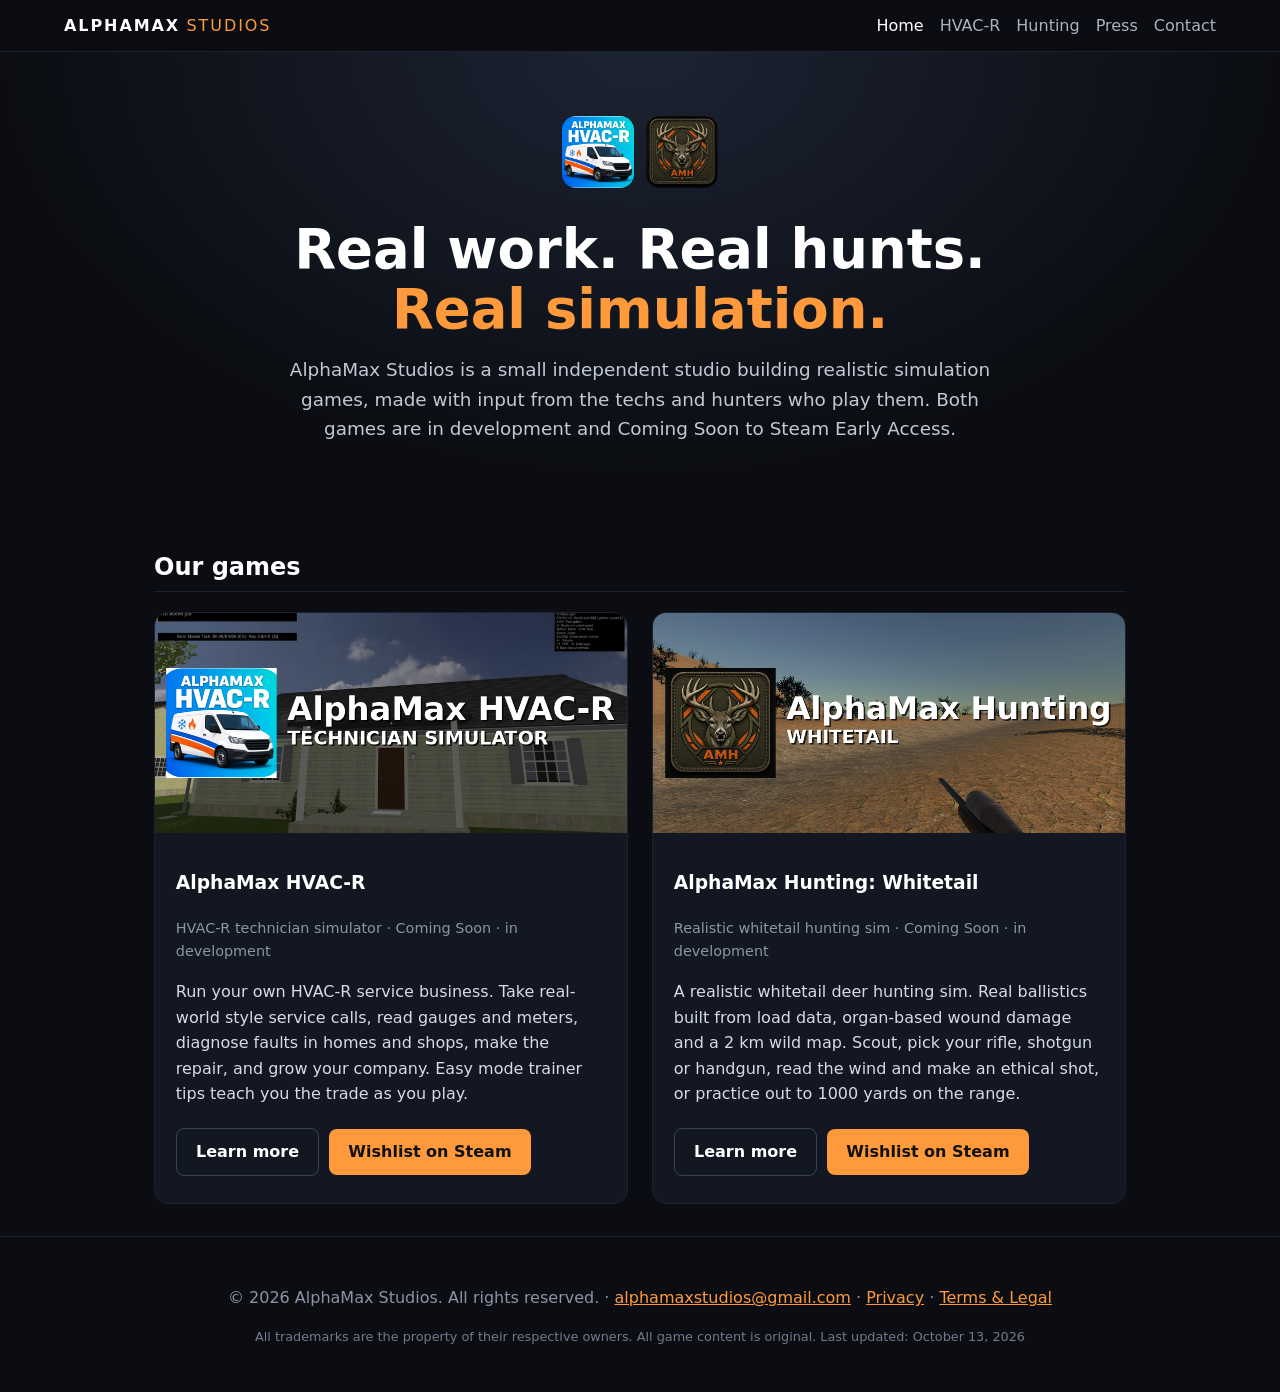
==== index.html @ fc9ae2a7 "AlphaMax Studios site" ====
<!doctype html><html lang="en"><head><meta charset="utf-8"><meta name="viewport" content="width=device-width,initial-scale=1">
<title>Home | AlphaMax Studios</title><meta name="description" content="AlphaMax Studios: indie studio making realistic simulation games."><link rel="stylesheet" href="style.css"><link rel="icon" href="img/hvac_icon.png"></head><body>
<header><a class="brand" href="index.html">ALPHAMAX<span>STUDIOS</span></a><nav><a href="index.html" class=on>Home</a><a href="hvacr.html">HVAC-R</a><a href="hunting.html">Hunting</a><a href="press.html">Press</a><a href="contact.html">Contact</a></nav></header><main><section class="intro"><img src="img/hvac_icon.png" alt=""><img src="img/hunt_icon.png" alt=""><h1>Real work. Real hunts.<br><span>Real simulation.</span></h1><p class="lead">AlphaMax Studios is a small independent studio building realistic simulation games, made with input from the techs and hunters who play them. Both games are in development and Coming Soon to Steam Early Access.</p></section><section class="wrap"><h2>Our games</h2><div class="cards"><article class="card"><a href="hvacr.html"><img src="img/hvacr/header_capsule.png" alt="AlphaMax HVAC-R"></a><div class="pad"><h3>AlphaMax HVAC-R</h3><p class="tag">HVAC-R technician simulator &middot; Coming Soon &middot; in development</p><p>Run your own HVAC-R service business. Take real-world style service calls, read gauges and meters, diagnose faults in homes and shops, make the repair, and grow your company. Easy mode trainer tips teach you the trade as you play.</p><a class="btn ghost" href="hvacr.html">Learn more</a> <a class="btn" href="#steam-coming-soon" title="Steam page coming soon">Wishlist on Steam</a></div></article><article class="card"><a href="hunting.html"><img src="img/hunting/header_capsule.png" alt="AlphaMax Hunting: Whitetail"></a><div class="pad"><h3>AlphaMax Hunting: Whitetail</h3><p class="tag">Realistic whitetail hunting sim &middot; Coming Soon &middot; in development</p><p>A realistic whitetail deer hunting sim. Real ballistics built from load data, organ-based wound damage and a 2 km wild map. Scout, pick your rifle, shotgun or handgun, read the wind and make an ethical shot, or practice out to 1000 yards on the range.</p><a class="btn ghost" href="hunting.html">Learn more</a> <a class="btn" href="#steam-coming-soon" title="Steam page coming soon">Wishlist on Steam</a></div></article></div></section></main>
<footer><p>&copy; 2026 AlphaMax Studios. All rights reserved. &middot; <a href="mailto:alphamaxstudios@gmail.com">alphamaxstudios@gmail.com</a> &middot; <a href="privacy.html">Privacy</a> &middot; <a href="legal.html">Terms &amp; Legal</a></p><p class="small">All trademarks are the property of their respective owners. All game content is original. Last updated: October 13, 2026</p></footer></body></html>
---- style.css ----
*{box-sizing:border-box}body{margin:0;background:#0b0d12;color:#d6dbe4;font:16px/1.6 system-ui,-apple-system,Segoe UI,Roboto,sans-serif}a{color:#ff9a3c}img{max-width:100%;display:block}
header{position:sticky;top:0;z-index:9;display:flex;flex-wrap:wrap;gap:.5rem 1.5rem;align-items:center;justify-content:space-between;padding:.8rem 5vw;background:#0b0d12e6;backdrop-filter:blur(8px);border-bottom:1px solid #1d2230}
.brand{font-weight:900;letter-spacing:.12em;color:#fff;text-decoration:none}.brand span{color:#ff9a3c;margin-left:.4em;font-weight:400}nav{display:flex;flex-wrap:wrap;gap:1rem}nav a{color:#aab2c0;text-decoration:none}nav a.on,nav a:hover{color:#fff}
main{min-height:70vh}.wrap{max-width:1100px;margin:auto;padding:2rem 5vw}h1{font-size:clamp(2rem,5vw,3.4rem);line-height:1.1;color:#fff;margin:.5rem 0}h1 span{color:#ff9a3c}h2{color:#fff;margin-top:2.5rem;border-bottom:1px solid #1d2230;padding-bottom:.3rem}h3,h4{color:#fff}
.intro{text-align:center;padding:4rem 5vw 1rem;background:radial-gradient(ellipse at top,#1c2333,#0b0d12 70%)}.intro img{display:inline-block;width:72px;margin:0 .4rem 1rem;border-radius:14px}.lead{font-size:1.15rem;max-width:720px;margin:1rem auto;color:#c2c9d6}.wrap .lead{margin-left:0}
.btn{display:inline-block;background:#ff9a3c;color:#111;font-weight:700;padding:.65rem 1.2rem;border-radius:8px;text-decoration:none;margin:.3rem .3rem .3rem 0}.btn.ghost{background:none;color:#fff;border:1px solid #3a4256}.btn:hover{filter:brightness(1.1)}
.cards{display:grid;grid-template-columns:repeat(auto-fit,minmax(300px,1fr));gap:1.5rem}.card{background:#131722;border:1px solid #1d2230;border-radius:14px;overflow:hidden}.pad{padding:1rem 1.3rem 1.4rem}.tag{color:#8b95a7;font-size:.9rem;margin:0}
.hero{height:clamp(220px,38vw,440px);background-size:cover;background-position:center;display:flex;align-items:flex-end;justify-content:center}.hero .logo{max-height:70%;max-width:80%}
.grid{display:grid;grid-template-columns:repeat(auto-fill,minmax(240px,1fr));gap:.8rem}.grid img{border-radius:8px;aspect-ratio:16/9;object-fit:cover;width:100%}.logos img{object-fit:contain;background:#131722;padding:1rem}
.cols{display:grid;grid-template-columns:repeat(auto-fit,minmax(280px,1fr));gap:0 2rem}.cols h4{grid-column:auto}table{border-collapse:collapse;width:100%}th,td{text-align:left;padding:.5rem;border-bottom:1px solid #1d2230;vertical-align:top}th{color:#8b95a7;width:35%}
footer{text-align:center;padding:2rem 5vw;border-top:1px solid #1d2230;color:#8b95a7}.small{font-size:.8rem;color:#717b8d}.note{background:#1c2333;border-left:3px solid #ff9a3c;padding:.6rem 1rem;border-radius:6px;color:#c2c9d6}
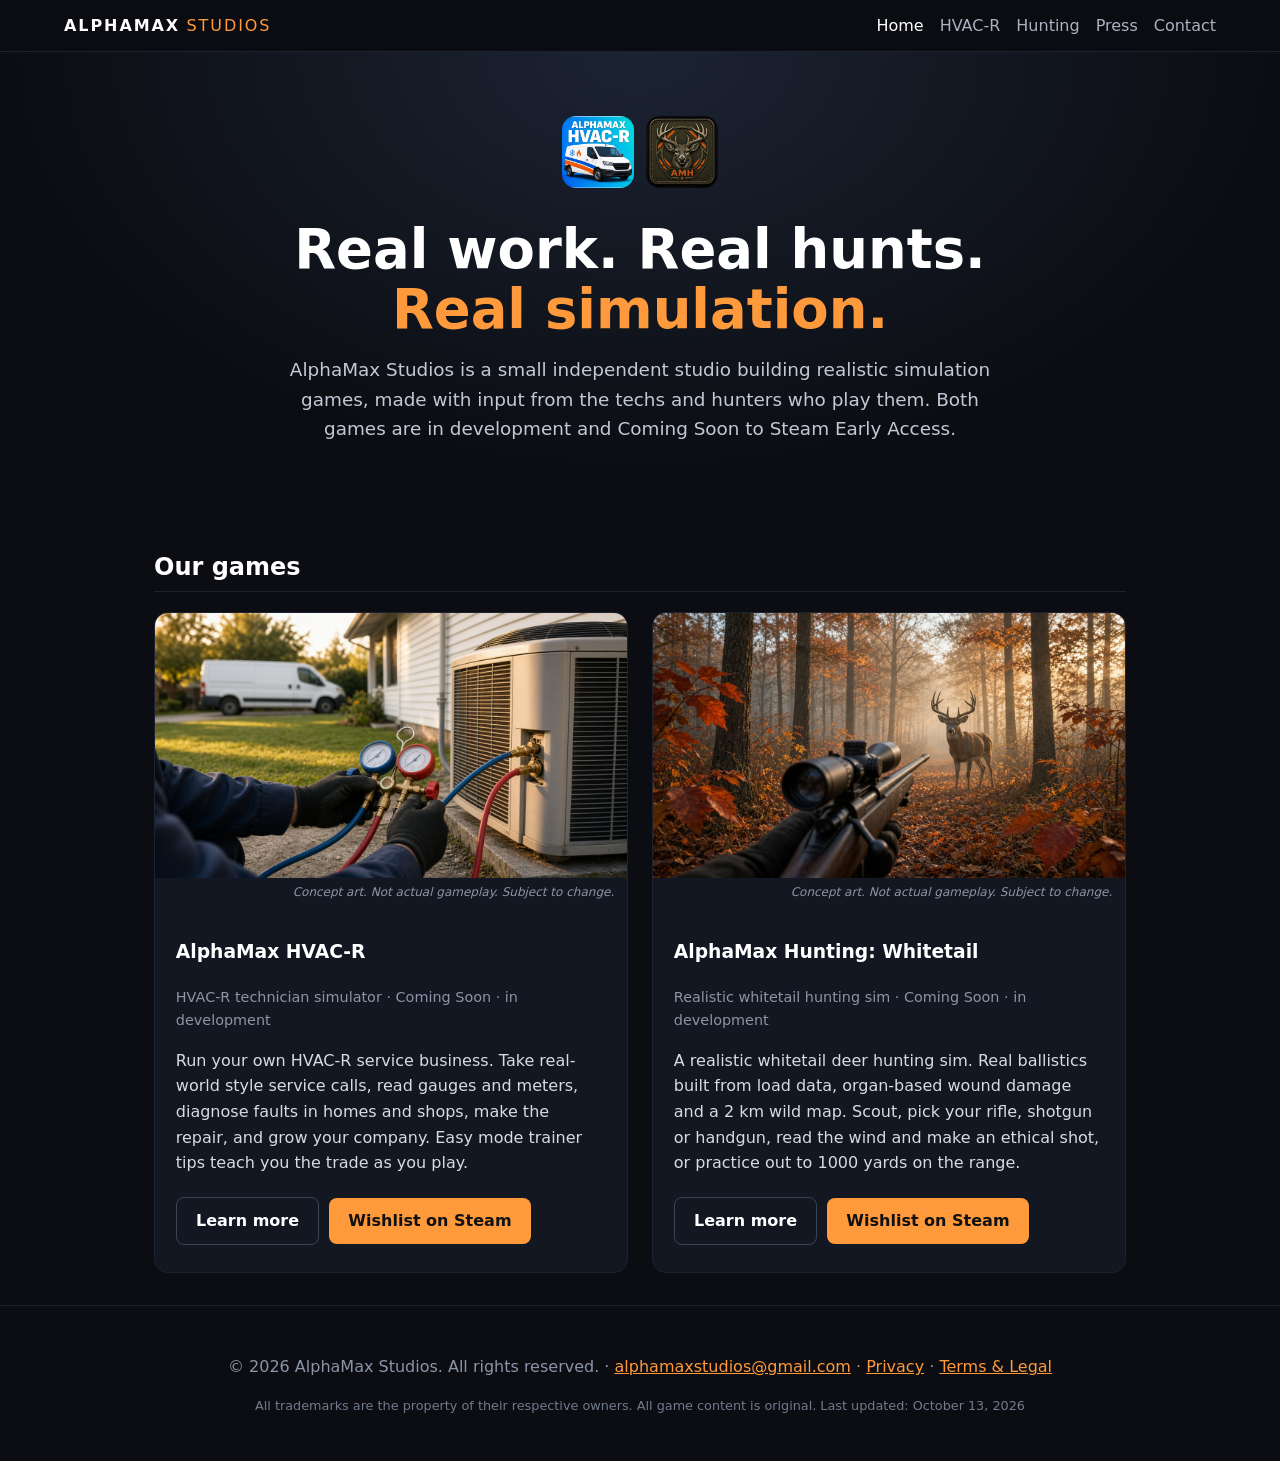
==== commit b2f89205: "Concept art hero images with caption" ====
--- a/index.html
+++ b/index.html
@@ -1,4 +1,4 @@
 <!doctype html><html lang="en"><head><meta charset="utf-8"><meta name="viewport" content="width=device-width,initial-scale=1">
 <title>Home | AlphaMax Studios</title><meta name="description" content="AlphaMax Studios: indie studio making realistic simulation games."><link rel="stylesheet" href="style.css"><link rel="icon" href="img/hvac_icon.png"></head><body>
-<header><a class="brand" href="index.html">ALPHAMAX<span>STUDIOS</span></a><nav><a href="index.html" class=on>Home</a><a href="hvacr.html">HVAC-R</a><a href="hunting.html">Hunting</a><a href="press.html">Press</a><a href="contact.html">Contact</a></nav></header><main><section class="intro"><img src="img/hvac_icon.png" alt=""><img src="img/hunt_icon.png" alt=""><h1>Real work. Real hunts.<br><span>Real simulation.</span></h1><p class="lead">AlphaMax Studios is a small independent studio building realistic simulation games, made with input from the techs and hunters who play them. Both games are in development and Coming Soon to Steam Early Access.</p></section><section class="wrap"><h2>Our games</h2><div class="cards"><article class="card"><a href="hvacr.html"><img src="img/hvacr/header_capsule.png" alt="AlphaMax HVAC-R"></a><div class="pad"><h3>AlphaMax HVAC-R</h3><p class="tag">HVAC-R technician simulator &middot; Coming Soon &middot; in development</p><p>Run your own HVAC-R service business. Take real-world style service calls, read gauges and meters, diagnose faults in homes and shops, make the repair, and grow your company. Easy mode trainer tips teach you the trade as you play.</p><a class="btn ghost" href="hvacr.html">Learn more</a> <a class="btn" href="#steam-coming-soon" title="Steam page coming soon">Wishlist on Steam</a></div></article><article class="card"><a href="hunting.html"><img src="img/hunting/header_capsule.png" alt="AlphaMax Hunting: Whitetail"></a><div class="pad"><h3>AlphaMax Hunting: Whitetail</h3><p class="tag">Realistic whitetail hunting sim &middot; Coming Soon &middot; in development</p><p>A realistic whitetail deer hunting sim. Real ballistics built from load data, organ-based wound damage and a 2 km wild map. Scout, pick your rifle, shotgun or handgun, read the wind and make an ethical shot, or practice out to 1000 yards on the range.</p><a class="btn ghost" href="hunting.html">Learn more</a> <a class="btn" href="#steam-coming-soon" title="Steam page coming soon">Wishlist on Steam</a></div></article></div></section></main>
+<header><a class="brand" href="index.html">ALPHAMAX<span>STUDIOS</span></a><nav><a href="index.html" class=on>Home</a><a href="hvacr.html">HVAC-R</a><a href="hunting.html">Hunting</a><a href="press.html">Press</a><a href="contact.html">Contact</a></nav></header><main><section class="intro"><img src="img/hvac_icon.png" alt=""><img src="img/hunt_icon.png" alt=""><h1>Real work. Real hunts.<br><span>Real simulation.</span></h1><p class="lead">AlphaMax Studios is a small independent studio building realistic simulation games, made with input from the techs and hunters who play them. Both games are in development and Coming Soon to Steam Early Access.</p></section><section class="wrap"><h2>Our games</h2><div class="cards"><article class="card"><a href="hvacr.html"><img class="cardimg" src="img/concept/hvacr_hero.jpg" alt="AlphaMax HVAC-R"></a><p class="cap">Concept art. Not actual gameplay. Subject to change.</p><div class="pad"><h3>AlphaMax HVAC-R</h3><p class="tag">HVAC-R technician simulator &middot; Coming Soon &middot; in development</p><p>Run your own HVAC-R service business. Take real-world style service calls, read gauges and meters, diagnose faults in homes and shops, make the repair, and grow your company. Easy mode trainer tips teach you the trade as you play.</p><a class="btn ghost" href="hvacr.html">Learn more</a> <a class="btn" href="#steam-coming-soon" title="Steam page coming soon">Wishlist on Steam</a></div></article><article class="card"><a href="hunting.html"><img class="cardimg" src="img/concept/hunting_hero.jpg" alt="AlphaMax Hunting: Whitetail"></a><p class="cap">Concept art. Not actual gameplay. Subject to change.</p><div class="pad"><h3>AlphaMax Hunting: Whitetail</h3><p class="tag">Realistic whitetail hunting sim &middot; Coming Soon &middot; in development</p><p>A realistic whitetail deer hunting sim. Real ballistics built from load data, organ-based wound damage and a 2 km wild map. Scout, pick your rifle, shotgun or handgun, read the wind and make an ethical shot, or practice out to 1000 yards on the range.</p><a class="btn ghost" href="hunting.html">Learn more</a> <a class="btn" href="#steam-coming-soon" title="Steam page coming soon">Wishlist on Steam</a></div></article></div></section></main>
 <footer><p>&copy; 2026 AlphaMax Studios. All rights reserved. &middot; <a href="mailto:alphamaxstudios@gmail.com">alphamaxstudios@gmail.com</a> &middot; <a href="privacy.html">Privacy</a> &middot; <a href="legal.html">Terms &amp; Legal</a></p><p class="small">All trademarks are the property of their respective owners. All game content is original. Last updated: October 13, 2026</p></footer></body></html>
--- a/style.css
+++ b/style.css
@@ -8,4 +8,4 @@
 .hero{height:clamp(220px,38vw,440px);background-size:cover;background-position:center;display:flex;align-items:flex-end;justify-content:center}.hero .logo{max-height:70%;max-width:80%}
 .grid{display:grid;grid-template-columns:repeat(auto-fill,minmax(240px,1fr));gap:.8rem}.grid img{border-radius:8px;aspect-ratio:16/9;object-fit:cover;width:100%}.logos img{object-fit:contain;background:#131722;padding:1rem}
 .cols{display:grid;grid-template-columns:repeat(auto-fit,minmax(280px,1fr));gap:0 2rem}.cols h4{grid-column:auto}table{border-collapse:collapse;width:100%}th,td{text-align:left;padding:.5rem;border-bottom:1px solid #1d2230;vertical-align:top}th{color:#8b95a7;width:35%}
-footer{text-align:center;padding:2rem 5vw;border-top:1px solid #1d2230;color:#8b95a7}.small{font-size:.8rem;color:#717b8d}.note{background:#1c2333;border-left:3px solid #ff9a3c;padding:.6rem 1rem;border-radius:6px;color:#c2c9d6}+footer{text-align:center;padding:2rem 5vw;border-top:1px solid #1d2230;color:#8b95a7}.small{font-size:.8rem;color:#717b8d}.note{background:#1c2333;border-left:3px solid #ff9a3c;padding:.6rem 1rem;border-radius:6px;color:#c2c9d6}.cap{font-size:.75rem;color:#8b95a7;text-align:right;margin:.3rem 5vw 0;font-style:italic}.card .cap{margin:.3rem .8rem 0}.cardimg{aspect-ratio:16/9;object-fit:cover;width:100%}
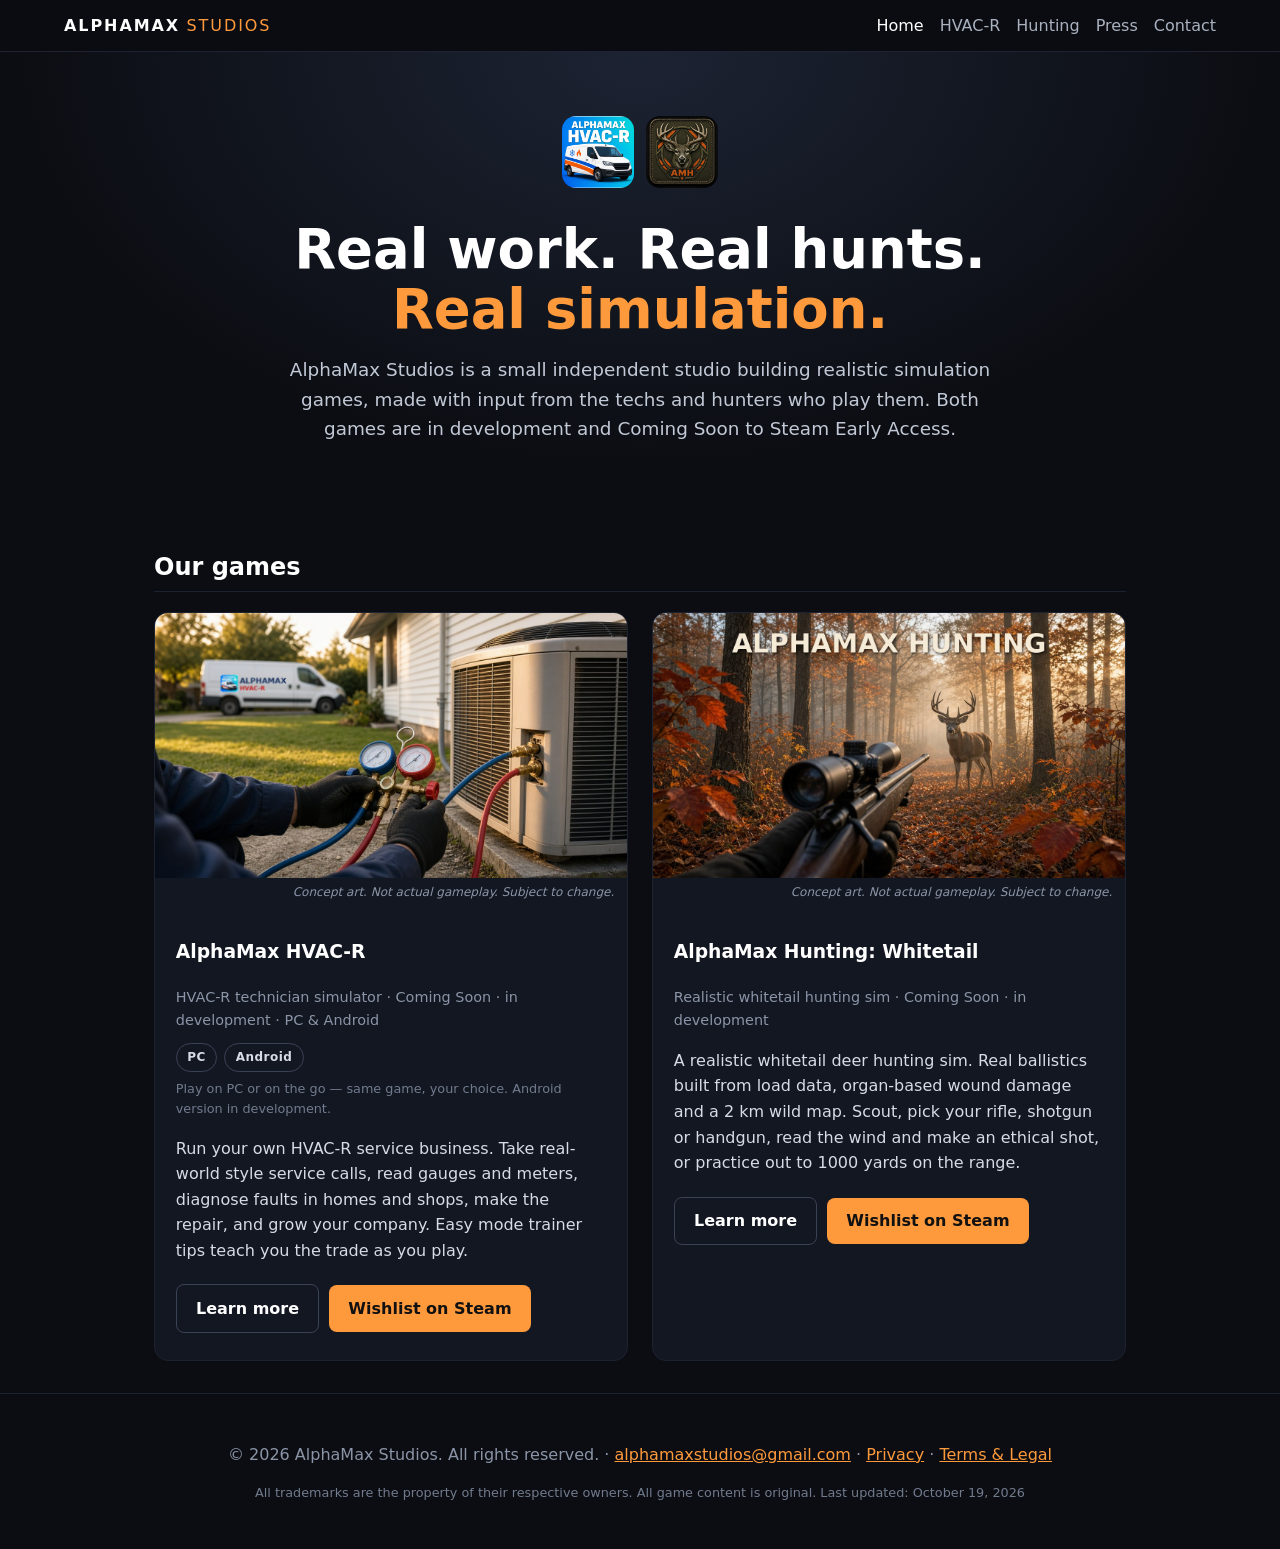
==== commit ee1287b4: "Show HVAC-R Coming Soon on PC and Android Add plain PC/Android badges and a short cross-platform lin" ====
--- a/index.html
+++ b/index.html
@@ -1,4 +1,4 @@
 <!doctype html><html lang="en"><head><meta charset="utf-8"><meta name="viewport" content="width=device-width,initial-scale=1">
 <title>Home | AlphaMax Studios</title><meta name="description" content="AlphaMax Studios: indie studio making realistic simulation games."><link rel="stylesheet" href="style.css"><link rel="icon" href="img/hvac_icon.png"></head><body>
-<header><a class="brand" href="index.html">ALPHAMAX<span>STUDIOS</span></a><nav><a href="index.html" class=on>Home</a><a href="hvacr.html">HVAC-R</a><a href="hunting.html">Hunting</a><a href="press.html">Press</a><a href="contact.html">Contact</a></nav></header><main><section class="intro"><img src="img/hvac_icon.png" alt=""><img src="img/hunt_icon.png" alt=""><h1>Real work. Real hunts.<br><span>Real simulation.</span></h1><p class="lead">AlphaMax Studios is a small independent studio building realistic simulation games, made with input from the techs and hunters who play them. Both games are in development and Coming Soon to Steam Early Access.</p></section><section class="wrap"><h2>Our games</h2><div class="cards"><article class="card"><a href="hvacr.html"><img class="cardimg" src="img/concept/hvacr_hero.jpg" alt="AlphaMax HVAC-R"></a><p class="cap">Concept art. Not actual gameplay. Subject to change.</p><div class="pad"><h3>AlphaMax HVAC-R</h3><p class="tag">HVAC-R technician simulator &middot; Coming Soon &middot; in development</p><p>Run your own HVAC-R service business. Take real-world style service calls, read gauges and meters, diagnose faults in homes and shops, make the repair, and grow your company. Easy mode trainer tips teach you the trade as you play.</p><a class="btn ghost" href="hvacr.html">Learn more</a> <a class="btn" href="#steam-coming-soon" title="Steam page coming soon">Wishlist on Steam</a></div></article><article class="card"><a href="hunting.html"><img class="cardimg" src="img/concept/hunting_hero.jpg" alt="AlphaMax Hunting: Whitetail"></a><p class="cap">Concept art. Not actual gameplay. Subject to change.</p><div class="pad"><h3>AlphaMax Hunting: Whitetail</h3><p class="tag">Realistic whitetail hunting sim &middot; Coming Soon &middot; in development</p><p>A realistic whitetail deer hunting sim. Real ballistics built from load data, organ-based wound damage and a 2 km wild map. Scout, pick your rifle, shotgun or handgun, read the wind and make an ethical shot, or practice out to 1000 yards on the range.</p><a class="btn ghost" href="hunting.html">Learn more</a> <a class="btn" href="#steam-coming-soon" title="Steam page coming soon">Wishlist on Steam</a></div></article></div></section></main>
-<footer><p>&copy; 2026 AlphaMax Studios. All rights reserved. &middot; <a href="mailto:alphamaxstudios@gmail.com">alphamaxstudios@gmail.com</a> &middot; <a href="privacy.html">Privacy</a> &middot; <a href="legal.html">Terms &amp; Legal</a></p><p class="small">All trademarks are the property of their respective owners. All game content is original. Last updated: October 13, 2026</p></footer></body></html>+<header><a class="brand" href="index.html">ALPHAMAX<span>STUDIOS</span></a><nav><a href="index.html" class=on>Home</a><a href="hvacr.html">HVAC-R</a><a href="hunting.html">Hunting</a><a href="press.html">Press</a><a href="contact.html">Contact</a></nav></header><main><section class="intro"><img src="img/hvac_icon.png" alt=""><img src="img/hunt_icon.png" alt=""><h1>Real work. Real hunts.<br><span>Real simulation.</span></h1><p class="lead">AlphaMax Studios is a small independent studio building realistic simulation games, made with input from the techs and hunters who play them. Both games are in development and Coming Soon to Steam Early Access.</p></section><section class="wrap"><h2>Our games</h2><div class="cards"><article class="card"><a href="hvacr.html"><img class="cardimg" src="img/concept/hvacr_hero.jpg" alt="AlphaMax HVAC-R"></a><p class="cap">Concept art. Not actual gameplay. Subject to change.</p><div class="pad"><h3>AlphaMax HVAC-R</h3><p class="tag">HVAC-R technician simulator &middot; Coming Soon &middot; in development &middot; PC &amp; Android</p><div class="platforms"><span class="badge">PC</span><span class="badge">Android</span></div><p class="small" style="margin:.4rem 0 .6rem">Play on PC or on the go &mdash; same game, your choice. Android version in development.</p><p>Run your own HVAC-R service business. Take real-world style service calls, read gauges and meters, diagnose faults in homes and shops, make the repair, and grow your company. Easy mode trainer tips teach you the trade as you play.</p><a class="btn ghost" href="hvacr.html">Learn more</a> <a class="btn" href="#steam-coming-soon" title="Steam page coming soon">Wishlist on Steam</a></div></article><article class="card"><a href="hunting.html"><img class="cardimg" src="img/concept/hunting_hero.jpg" alt="AlphaMax Hunting: Whitetail"></a><p class="cap">Concept art. Not actual gameplay. Subject to change.</p><div class="pad"><h3>AlphaMax Hunting: Whitetail</h3><p class="tag">Realistic whitetail hunting sim &middot; Coming Soon &middot; in development</p><p>A realistic whitetail deer hunting sim. Real ballistics built from load data, organ-based wound damage and a 2 km wild map. Scout, pick your rifle, shotgun or handgun, read the wind and make an ethical shot, or practice out to 1000 yards on the range.</p><a class="btn ghost" href="hunting.html">Learn more</a> <a class="btn" href="#steam-coming-soon" title="Steam page coming soon">Wishlist on Steam</a></div></article></div></section></main>
+<footer><p>&copy; 2026 AlphaMax Studios. All rights reserved. &middot; <a href="mailto:alphamaxstudios@gmail.com">alphamaxstudios@gmail.com</a> &middot; <a href="privacy.html">Privacy</a> &middot; <a href="legal.html">Terms &amp; Legal</a></p><p class="small">All trademarks are the property of their respective owners. All game content is original. Last updated: October 19, 2026</p></footer></body></html>
--- a/style.css
+++ b/style.css
@@ -8,4 +8,5 @@
 .hero{height:clamp(220px,38vw,440px);background-size:cover;background-position:center;display:flex;align-items:flex-end;justify-content:center}.hero .logo{max-height:70%;max-width:80%}
 .grid{display:grid;grid-template-columns:repeat(auto-fill,minmax(240px,1fr));gap:.8rem}.grid img{border-radius:8px;aspect-ratio:16/9;object-fit:cover;width:100%}.logos img{object-fit:contain;background:#131722;padding:1rem}
 .cols{display:grid;grid-template-columns:repeat(auto-fit,minmax(280px,1fr));gap:0 2rem}.cols h4{grid-column:auto}table{border-collapse:collapse;width:100%}th,td{text-align:left;padding:.5rem;border-bottom:1px solid #1d2230;vertical-align:top}th{color:#8b95a7;width:35%}
-footer{text-align:center;padding:2rem 5vw;border-top:1px solid #1d2230;color:#8b95a7}.small{font-size:.8rem;color:#717b8d}.note{background:#1c2333;border-left:3px solid #ff9a3c;padding:.6rem 1rem;border-radius:6px;color:#c2c9d6}.cap{font-size:.75rem;color:#8b95a7;text-align:right;margin:.3rem 5vw 0;font-style:italic}.card .cap{margin:.3rem .8rem 0}.cardimg{aspect-ratio:16/9;object-fit:cover;width:100%}+footer{text-align:center;padding:2rem 5vw;border-top:1px solid #1d2230;color:#8b95a7}.small{font-size:.8rem;color:#717b8d}.note{background:#1c2333;border-left:3px solid #ff9a3c;padding:.6rem 1rem;border-radius:6px;color:#c2c9d6}.cap{font-size:.75rem;color:#8b95a7;text-align:right;margin:.3rem 5vw 0;font-style:italic}.card .cap{margin:.3rem .8rem 0}.cardimg{aspect-ratio:16/9;object-fit:cover;width:100%}
+.platforms{display:flex;flex-wrap:wrap;gap:.45rem;align-items:center;margin:.7rem 0 0}.badge{display:inline-block;font-size:.75rem;font-weight:700;letter-spacing:.04em;padding:.25rem .65rem;border-radius:999px;border:1px solid #3a4256;color:#d6dbe4;background:#131722}.platforms .note-line{margin:0;color:#c2c9d6;font-size:.95rem;flex-basis:100%}
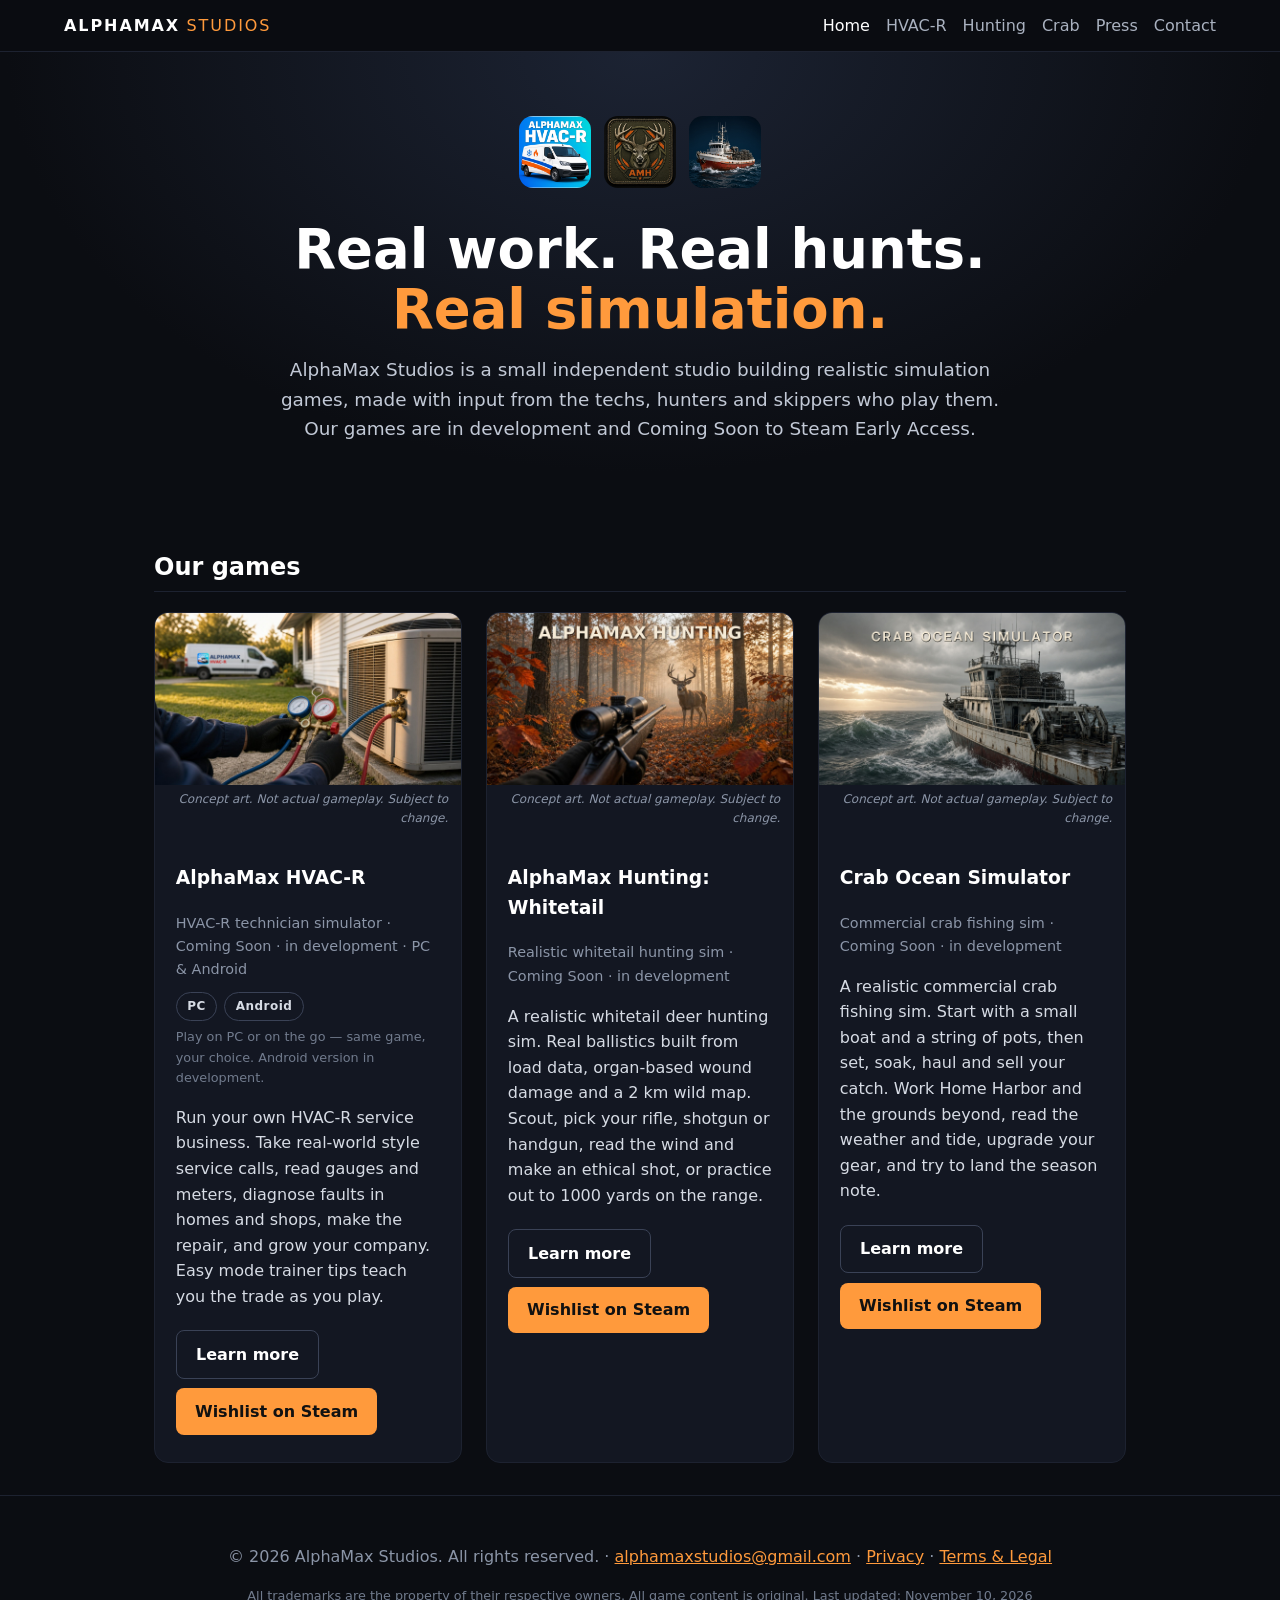
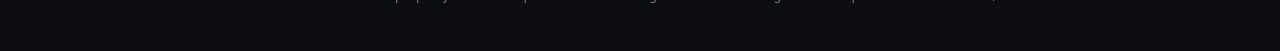
==== commit e3b178ce: "Crab game page and concept art" ====
--- a/index.html
+++ b/index.html
@@ -1,4 +1,4 @@
 <!doctype html><html lang="en"><head><meta charset="utf-8"><meta name="viewport" content="width=device-width,initial-scale=1">
 <title>Home | AlphaMax Studios</title><meta name="description" content="AlphaMax Studios: indie studio making realistic simulation games."><link rel="stylesheet" href="style.css"><link rel="icon" href="img/hvac_icon.png"></head><body>
-<header><a class="brand" href="index.html">ALPHAMAX<span>STUDIOS</span></a><nav><a href="index.html" class=on>Home</a><a href="hvacr.html">HVAC-R</a><a href="hunting.html">Hunting</a><a href="press.html">Press</a><a href="contact.html">Contact</a></nav></header><main><section class="intro"><img src="img/hvac_icon.png" alt=""><img src="img/hunt_icon.png" alt=""><h1>Real work. Real hunts.<br><span>Real simulation.</span></h1><p class="lead">AlphaMax Studios is a small independent studio building realistic simulation games, made with input from the techs and hunters who play them. Both games are in development and Coming Soon to Steam Early Access.</p></section><section class="wrap"><h2>Our games</h2><div class="cards"><article class="card"><a href="hvacr.html"><img class="cardimg" src="img/concept/hvacr_hero.jpg" alt="AlphaMax HVAC-R"></a><p class="cap">Concept art. Not actual gameplay. Subject to change.</p><div class="pad"><h3>AlphaMax HVAC-R</h3><p class="tag">HVAC-R technician simulator &middot; Coming Soon &middot; in development &middot; PC &amp; Android</p><div class="platforms"><span class="badge">PC</span><span class="badge">Android</span></div><p class="small" style="margin:.4rem 0 .6rem">Play on PC or on the go &mdash; same game, your choice. Android version in development.</p><p>Run your own HVAC-R service business. Take real-world style service calls, read gauges and meters, diagnose faults in homes and shops, make the repair, and grow your company. Easy mode trainer tips teach you the trade as you play.</p><a class="btn ghost" href="hvacr.html">Learn more</a> <a class="btn" href="#steam-coming-soon" title="Steam page coming soon">Wishlist on Steam</a></div></article><article class="card"><a href="hunting.html"><img class="cardimg" src="img/concept/hunting_hero.jpg" alt="AlphaMax Hunting: Whitetail"></a><p class="cap">Concept art. Not actual gameplay. Subject to change.</p><div class="pad"><h3>AlphaMax Hunting: Whitetail</h3><p class="tag">Realistic whitetail hunting sim &middot; Coming Soon &middot; in development</p><p>A realistic whitetail deer hunting sim. Real ballistics built from load data, organ-based wound damage and a 2 km wild map. Scout, pick your rifle, shotgun or handgun, read the wind and make an ethical shot, or practice out to 1000 yards on the range.</p><a class="btn ghost" href="hunting.html">Learn more</a> <a class="btn" href="#steam-coming-soon" title="Steam page coming soon">Wishlist on Steam</a></div></article></div></section></main>
-<footer><p>&copy; 2026 AlphaMax Studios. All rights reserved. &middot; <a href="mailto:alphamaxstudios@gmail.com">alphamaxstudios@gmail.com</a> &middot; <a href="privacy.html">Privacy</a> &middot; <a href="legal.html">Terms &amp; Legal</a></p><p class="small">All trademarks are the property of their respective owners. All game content is original. Last updated: October 19, 2026</p></footer></body></html>+<header><a class="brand" href="index.html">ALPHAMAX<span>STUDIOS</span></a><nav><a href="index.html" class=on>Home</a><a href="hvacr.html">HVAC-R</a><a href="hunting.html">Hunting</a><a href="crab.html">Crab</a><a href="press.html">Press</a><a href="contact.html">Contact</a></nav></header><main><section class="intro"><img src="img/hvac_icon.png" alt=""><img src="img/hunt_icon.png" alt=""><img src="img/crab_icon.png" alt=""><h1>Real work. Real hunts.<br><span>Real simulation.</span></h1><p class="lead">AlphaMax Studios is a small independent studio building realistic simulation games, made with input from the techs, hunters and skippers who play them. Our games are in development and Coming Soon to Steam Early Access.</p></section><section class="wrap"><h2>Our games</h2><div class="cards"><article class="card"><a href="hvacr.html"><img class="cardimg" src="img/concept/hvacr_hero.jpg" alt="AlphaMax HVAC-R"></a><p class="cap">Concept art. Not actual gameplay. Subject to change.</p><div class="pad"><h3>AlphaMax HVAC-R</h3><p class="tag">HVAC-R technician simulator &middot; Coming Soon &middot; in development &middot; PC &amp; Android</p><div class="platforms"><span class="badge">PC</span><span class="badge">Android</span></div><p class="small" style="margin:.4rem 0 .6rem">Play on PC or on the go &mdash; same game, your choice. Android version in development.</p><p>Run your own HVAC-R service business. Take real-world style service calls, read gauges and meters, diagnose faults in homes and shops, make the repair, and grow your company. Easy mode trainer tips teach you the trade as you play.</p><a class="btn ghost" href="hvacr.html">Learn more</a> <a class="btn" href="#steam-coming-soon" title="Steam page coming soon">Wishlist on Steam</a></div></article><article class="card"><a href="hunting.html"><img class="cardimg" src="img/concept/hunting_hero.jpg" alt="AlphaMax Hunting: Whitetail"></a><p class="cap">Concept art. Not actual gameplay. Subject to change.</p><div class="pad"><h3>AlphaMax Hunting: Whitetail</h3><p class="tag">Realistic whitetail hunting sim &middot; Coming Soon &middot; in development</p><p>A realistic whitetail deer hunting sim. Real ballistics built from load data, organ-based wound damage and a 2 km wild map. Scout, pick your rifle, shotgun or handgun, read the wind and make an ethical shot, or practice out to 1000 yards on the range.</p><a class="btn ghost" href="hunting.html">Learn more</a> <a class="btn" href="#steam-coming-soon" title="Steam page coming soon">Wishlist on Steam</a></div></article><article class="card"><a href="crab.html"><img class="cardimg" src="img/concept/crab_hero.jpg" alt="Crab Ocean Simulator"></a><p class="cap">Concept art. Not actual gameplay. Subject to change.</p><div class="pad"><h3>Crab Ocean Simulator</h3><p class="tag">Commercial crab fishing sim &middot; Coming Soon &middot; in development</p><p>A realistic commercial crab fishing sim. Start with a small boat and a string of pots, then set, soak, haul and sell your catch. Work Home Harbor and the grounds beyond, read the weather and tide, upgrade your gear, and try to land the season note.</p><a class="btn ghost" href="crab.html">Learn more</a> <a class="btn" href="#steam-coming-soon" title="Steam page coming soon">Wishlist on Steam</a></div></article></div></section></main>
+<footer><p>&copy; 2026 AlphaMax Studios. All rights reserved. &middot; <a href="mailto:alphamaxstudios@gmail.com">alphamaxstudios@gmail.com</a> &middot; <a href="privacy.html">Privacy</a> &middot; <a href="legal.html">Terms &amp; Legal</a></p><p class="small">All trademarks are the property of their respective owners. All game content is original. Last updated: November 10, 2026</p></footer></body></html>
